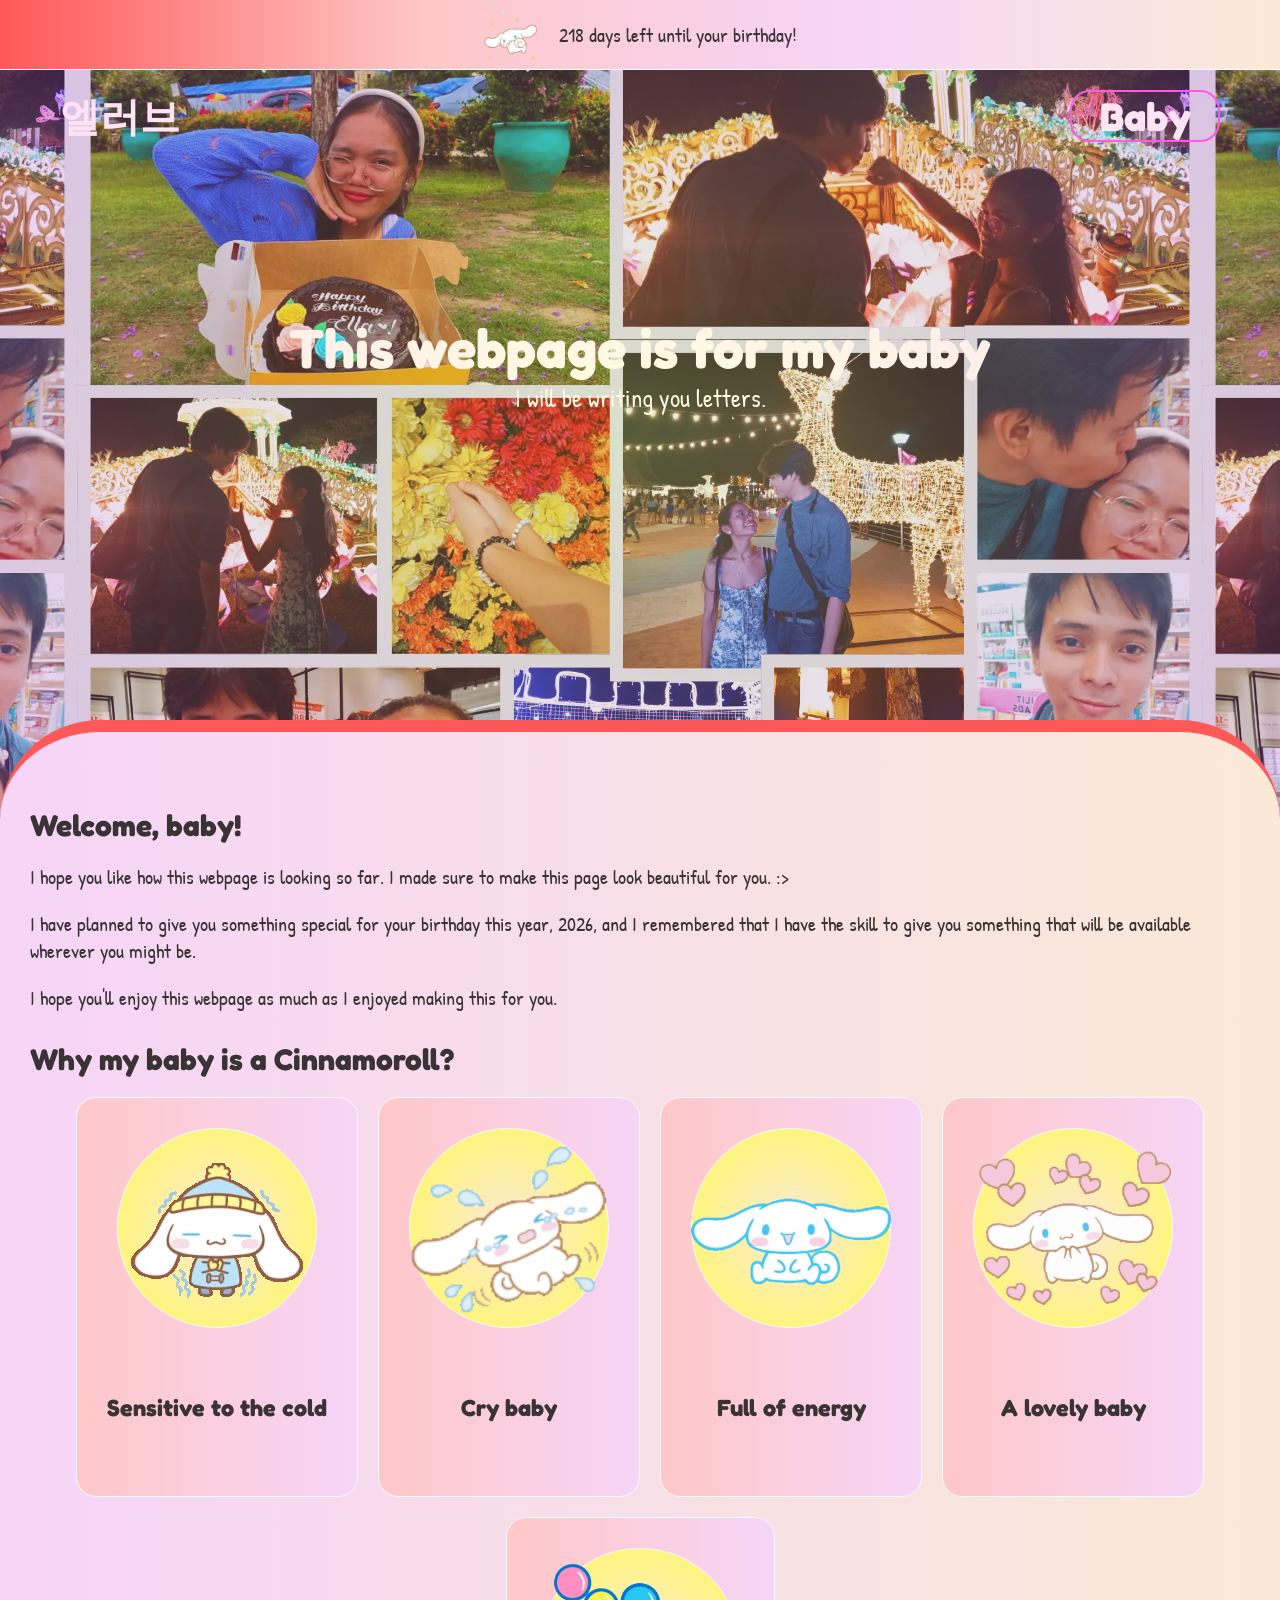
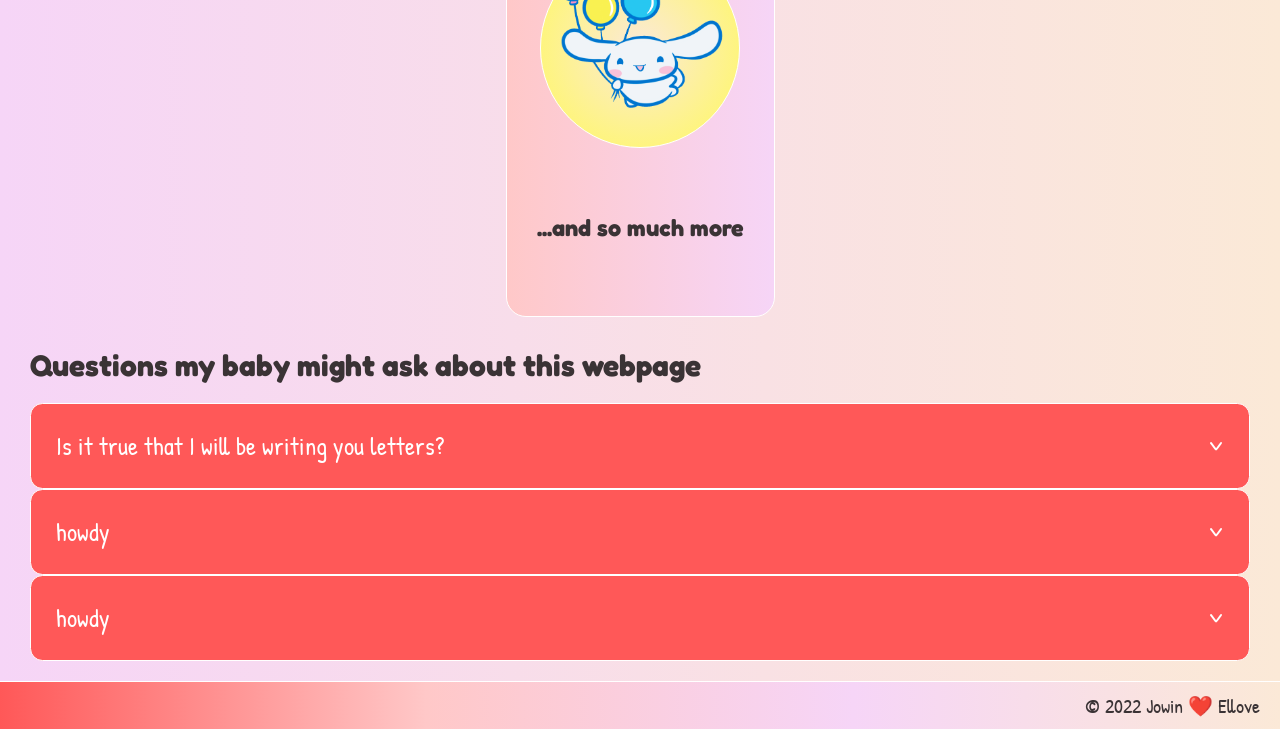
==== index.html @ 0de19a3b "Add letter.html" ====
<!DOCTYPE html>
<html lang="en">
<head>
    <meta charset="UTF-8">
    <meta name="viewport" content="width=device-width, initial-scale=1.0">
    <title>Ellove's Birthday Page</title>
    <link rel="stylesheet" href="css/style.css">
    <link type="image/png" sizes="16x16" rel="icon" href="img/non-gif/icon.png">
    <script src="script/script.js" defer></script>
</head>
<body>
    <div class="countdown">
        <a href="letter.html">
            <img src="img/gif/cinnamoroll-bubutt-dance.gif" alt="Cinnamoroll dance" class="dance">
        </a>
        <p id="countdown-monitor">3 days left before your birthday.</p>
    </div>
    <header>
        <section class="title-group">
            <a href="https://www.facebook.com/estrella.an.37" target="_blank">
                <h1 class="title text-light">엘러브</h1>
            </a>
            <div class="dropdown">
                <select class="dropdown-select text-light" name="call-signs" id="call-signs">
                    <option value="love">Love</option>
                    <option value="baby" selected>Baby</option>
                    <option value="langga">Langga</option>
                    <option value="lablab">Lablab</option>
                </select>
            </div>
            </div>
        </section>
        <div class="text-message">
            <h2 class="scale-text text-center text-light">This webpage is for my <span class="baby">baby</span></h2>
            <p class="text-center font-normal text-light">I will be writing you letters.</p>
        </div>
        <div class="background-translucent"></div>
    </header>
    <main>
        <h2>Welcome, <span class="baby">baby</span>!</h2>
        <p class="paragraph">I hope you like how this webpage is looking so far. I made sure to make this page look beautiful for you. :></p>
        <p class="paragraph">I have planned to give you something special for your birthday this year, 2026, and I remembered that I have the skill to give you something that will be available wherever you might be.</p>
        <p class="paragraph">I hope you'll enjoy this webpage as much as I enjoyed making this for you.</p>
        <h2 class="gap-top">Why my <span class="baby">baby</span> is a Cinnamoroll?</h2>
        <div class="why-cinnamoroll gap-top">
            <div class="cinnamoroll-card">
                <div class="card-image"><img src="img/gif/cinnamoroll-cold.gif" alt="cold-baby"></div>
                <h3>Sensitive to the cold</h3>
            </div>
            <div class="cinnamoroll-card">
                <div class="card-image"><img src="img/gif/cinnamoroll-cry.gif" alt="cry-baby"></div>
                <h3>Cry baby</h3>
            </div>
            <div class="cinnamoroll-card">
                <div class="card-image"><img src="img/gif/cinnamoroll-excited.gif"></div>
                <h3>Full of energy</h3>
            </div>
            <div class="cinnamoroll-card">
                <div class="card-image"><img src="img/gif/cinnamoroll-in-love.gif"></div>
                <h3>A lovely baby</h3>
            </div>
            <div class="cinnamoroll-card">
                <div class="card-image"><img src="img/gif/cinnamoroll-balloon.gif"></div>
                <h3>...and so much more</h3>
            </div>
        </div>
        <h2 class="gap-top">Questions my <span class="baby">baby</span> might ask about this webpage</h2>
        <div class="faq gap-top gap-bottom">
            <div class="qa-group">
                <div class="question text-light font-normal">
                    Is it true that I will be writing you letters?
                    <button class="dropdown-icon">></button>
                </div>
                <div class="answer d-none">
                    Of course. I may not be the best writer, for it will always be my <span class="baby">baby</span>—you—who will be the best writer I know (yes, I have a beautiful and a writer girlfriend; that's how lucky I am :>), but I will be writing you letters through this webpage for the time being (more on this later).
                </div>
            </div>
            <div class="qa-group">
                <div class="question text-light font-normal">
                    howdy
                    <button class="dropdown-icon">></button>
                </div>
                <div class="answer d-none">
                    Hi!
                </div>
            </div>
            <div class="qa-group">
                <div class="question text-light font-normal">
                    howdy
                    <button class="dropdown-icon">></button>
                </div>
                <div class="answer d-none">
                    Hi!
                </div>
            </div>
        </div>
    </main>
    <footer>
        <p>&copy; 2022 Jowin ❤️ Ellove</p>
    </footer>
</body>
</html>
---- css/style.css ----
@import url('https://fonts.googleapis.com/css2?family=Fredoka:wght@300..700&family=Jua&family=Patrick+Hand&display=swap');

* {
    padding: 0;
    margin: 0;
    box-sizing: border-box;
}

img { display: block; }

:root {
    /* Typography */
    --HEADER-FF: "Fredoka", sans-serif;
    --BODY-FF: "Patrick Hand", cursive;
    --TITLE-FF: "Jua", sans-serif;
    --HEADER-FS: 1.5em;
    --HEADER-PADDING: 0.5em 0.25em;
    --TEXT-SCALE-UP: 2rem;
    --TEXT-MID: 1.25rem;

    /* Colors */
    --BGCOLOR-PRIMARY: #FDFEFF;
    --BGCOLOR-SECONDARY-1: #fff95b;
    --BGCOLOR-SECONDARY-2: #ff51eb;
    --TEXTCOLOR-HEADER: #ffffff;
    --TEXTCOLOR-BODY: #3A3335;
    --BG-GRADIENT: linear-gradient(90deg, #F6D5F7, #FBE9D7);

    /* Countdown Banner settings */
    --COUNTDOWN-H: 3.5rem;
    --COUNTDOWN-COLOR-1: #ff5858;
    --COUNTDOWN-COLOR-2: #ffc8c8;
    --COUNTDOWN-COLOR-3: #F6D5F7;
    --COUNTDOWN-COLOR-4: #FBE9D7;

    /* Main Container */
    --MAIN-TOP-RADIUS: 5rem;
    --MAIN-TOP-COVER: 15vh;
    --MAIN-TOP-BORDER-W: 12.5px;
    --MAIN-PADDING: 1.5em;
    --MAIN-PADDING-SM: 1em;
    --MAIN-PADDING-XS: 0.75em;

    /* Card */
    --CARD-GROUP-FLOW: column nowrap;
    --CARD-FLOW: row nowrap;
    --CARD-MIN-H: auto;

    /* Repeat variables */
    --BORDER-LINE: 1px solid white;
}

/* General tags */
html {
    font: 1.25rem var(--BODY-FF);
    color: var(--TEXTCOLOR-BODY);
}

body {
    display: flex;
    flex-flow: column nowrap;
}

a {
    text-decoration: none;
    color: inherit;
}

header {
    padding: 0.5em 1em;

    background-color:#F4FAFF78;
    background-image: url('../img/non-gif/Lablab\ -\ Header.webp');
    background-size: auto 100%;
    background-repeat: repeat-x;

    height: 100vh;

    position: relative;

    display: flex;
    flex-flow: column nowrap;
    justify-content: flex-start;
    align-items: flex-start;

    animation: scrollBackground 40s linear infinite;
}

@keyframes scrollBackground {
    from {
        background-position: 0 0;
    }
    to {
        background-position-x: -2000px;
    }
}

/* Media queries */
/* Positioned here to only need to update the vars */
@media screen and (min-width: 640px) {
    :root {
        --HEADER-FS: 2em;
        --HEADER-PADDING: 0.5em 2em;
        --TEXT-SCALE-UP: 275%;

        --CARD-GROUP-FLOW: row wrap;
        --CARD-FLOW: column nowrap;
        --CARD-MIN-H: 20rem;
    }
    header {
        background-position: center center;
    }
}

@media screen and (min-width: 768px) {
    :root {
        --MAIN-TOP-COVER: 20vh;
    }
}

main,
footer {
    display: flex;
    flex-flow: column nowrap;
}

footer {
    position: static;

    background: var(--COUNTDOWN-COLOR-1) linear-gradient(to right, var(--COUNTDOWN-COLOR-1), var(--COUNTDOWN-COLOR-2), var(--COUNTDOWN-COLOR-3), var(--COUNTDOWN-COLOR-4));
    text-align: right;
    padding: 0.5em 1em;
    border-top: var(--BORDER-LINE);
}

main {
    padding-left: var(--MAIN-PADDING);
    padding-right: var(--MAIN-PADDING);
    padding-top: 3.75em;
    background: #F6D5F7 var(--BG-GRADIENT);
    border-top: var(--MAIN-TOP-BORDER-W) solid var(--COUNTDOWN-COLOR-1);

    border-radius: var(--MAIN-TOP-RADIUS) var(--MAIN-TOP-RADIUS) 0 0;
    min-height: 100vh;
    width: 100%;
    z-index: 1;

    margin-top: calc(var(--MAIN-TOP-COVER) * -1);
}

h1,
h2,
h3 {
    font-family: var(--HEADER-FF);
    user-select: none;
    -webkit-user-drag: none;
}

.title-group {
    margin-top: var(--COUNTDOWN-H);
    width: 100%;
    height: calc(inherit - var(--COUNTDOWN-H));
    padding: var(--HEADER-PADDING);

    display: flex;
    flex-flow: row nowrap;
    justify-content: space-between;
    align-items: flex-start;

    flex: auto;
}

.title {
    font-size: var(--HEADER-FS);
    font-weight: bold;
}

.background-translucent {
    background: radial-gradient(var(--BGCOLOR-SECONDARY-1), var(--BGCOLOR-SECONDARY-2));
    opacity: 20%;

    position: absolute;
    top: 0;
    left: 0;
    pointer-events: none;

    height: inherit;
    width: 100%;
    z-index: 0;
}

.countdown {
    position: fixed;
    top: 0;
    left: 0;

    display: flex;
    flex-flow: row;
    align-items: center;
    justify-content: center;
    gap: 1em;

    width: 100%;
    height: var(--COUNTDOWN-H);

    background: var(--COUNTDOWN-COLOR-1) linear-gradient(to right, var(--COUNTDOWN-COLOR-1), var(--COUNTDOWN-COLOR-2), var(--COUNTDOWN-COLOR-3), var(--COUNTDOWN-COLOR-4));
    border-bottom: var(--BORDER-LINE);
    z-index: 999; /* Always on top */
}

.dropdown-select {
    font: var(--HEADER-FS) var(--HEADER-FF);
    border: 2px solid var(--BGCOLOR-SECONDARY-2);
    border-radius: 0.5em;
    width: 3.75em;

    font-weight: bold;
    background-color: transparent;
    text-align: center;
    appearance: none;
}

.dropdown-select option {
    font: 1rem var(--HEADER-FF);
    background-color: var(--COUNTDOWN-COLOR-1);
}

.dropdown-select:active, .dropdown-select:focus {
    border: 2px solid var(--BGCOLOR-SECONDARY-1);
}

.why-cinnamoroll {
    max-width: 100%;

    display: flex;
    justify-content: center;
    flex-flow: var(--CARD-GROUP-FLOW);
    gap: 1em;
}


.cinnamoroll-card {
    background: var(--COUNTDOWN-COLOR-2) linear-gradient(to right, var(--COUNTDOWN-COLOR-2), var(--COUNTDOWN-COLOR-3));
    padding: var(--MAIN-PADDING);
    border: var(--BORDER-LINE);
    border-radius: 1em;
    min-height: var(--CARD-MIN-H);

    display: flex;
    flex-flow: var(--CARD-FLOW);
    justify-content: flex-start;
    align-items: center;
    gap: 1em;
}


.cinnamoroll-card h3 {
    flex-grow: 1;
    display: flex;
    align-items: center;
}

.card-image {
    position: relative;
    width: 10rem;
    height: auto;
    aspect-ratio: 1 / 1;
    border-radius: 50%;
    background: var(--BGCOLOR-SECONDARY-1) radial-gradient(var(--COUNTDOWN-COLOR-4), var(--BGCOLOR-SECONDARY-1));
    border: var(--BORDER-LINE);

    display: flex;
    justify-content: center;
    align-items: center;
}

.card-image img{
    position: absolute;
    width: 200px;
    height: auto;
}

.faq {
    width: 100%;
    display: flex;
    flex-flow: column nowrap;
}

.qa-group {
    display: flex;
    flex-flow: column nowrap;

    user-select: none;
}

.question {
    background-color: var(--COUNTDOWN-COLOR-1);
    border: var(--BORDER-LINE);
    border-radius: 0.5em;
    padding: var(--MAIN-PADDING-SM);
    width: 100%;

    display: flex;
    justify-content: space-between;
}

.answer {
    background-color: var(--COUNTDOWN-COLOR-2);
    padding: var(--MAIN-PADDING-SM);
    color: var(--TEXTCOLOR-BODY);
    border-radius: 0 0 0.5em 0.5em;
    border-top: var(--BORDER-LINE);
}

.question:hover {
    cursor: pointer;
}

.dropdown-icon {
    transform: rotate(90deg);
    border: none;
    background-color: transparent;
    font: inherit;
    color: inherit;
}

/* Letter */

.letter {
    position: absolute; 

    width: 100%;
    height: 100vh;

    display: flex;
    align-items: center;
    justify-content: center;
}

.letter-content {
    background: var(--COUNTDOWN-COLOR-2) radial-gradient(var(--COUNTDOWN-COLOR-4), var(--COUNTDOWN-COLOR-3), var(--COUNTDOWN-COLOR-2));

    border: var(--BORDER-LINE);
    border-radius: 0.5em;
    padding: var(--MAIN-PADDING);

    margin-top: var(--COUNTDOWN-H);
    width: 80%;
    height: 80vh;
}

/* My classes */

.paragraph {
    padding: 1em 0 0;
}

.d-none {
    display: none;
}

.d-block {
    display: block;
}

.text-message {
    align-self: center;
    flex-grow: 3;
}

.scale-text {
    font-size: var(--TEXT-SCALE-UP);
}

.font-normal {
    font-size: var(--TEXT-MID);
}

.text-center {
    text-align: center;
}

.text-light {
    color: var(--TEXTCOLOR-HEADER);
}

.gap-top {
    margin-top: 1em;
}

.gap-bottom {
    margin-bottom: 1em;
}

.no-radius-bottom {
    border-radius: 0.5em 0.5em 0 0;
}

/* Images */

.dance {
    width: auto;
    height: 4rem;
}
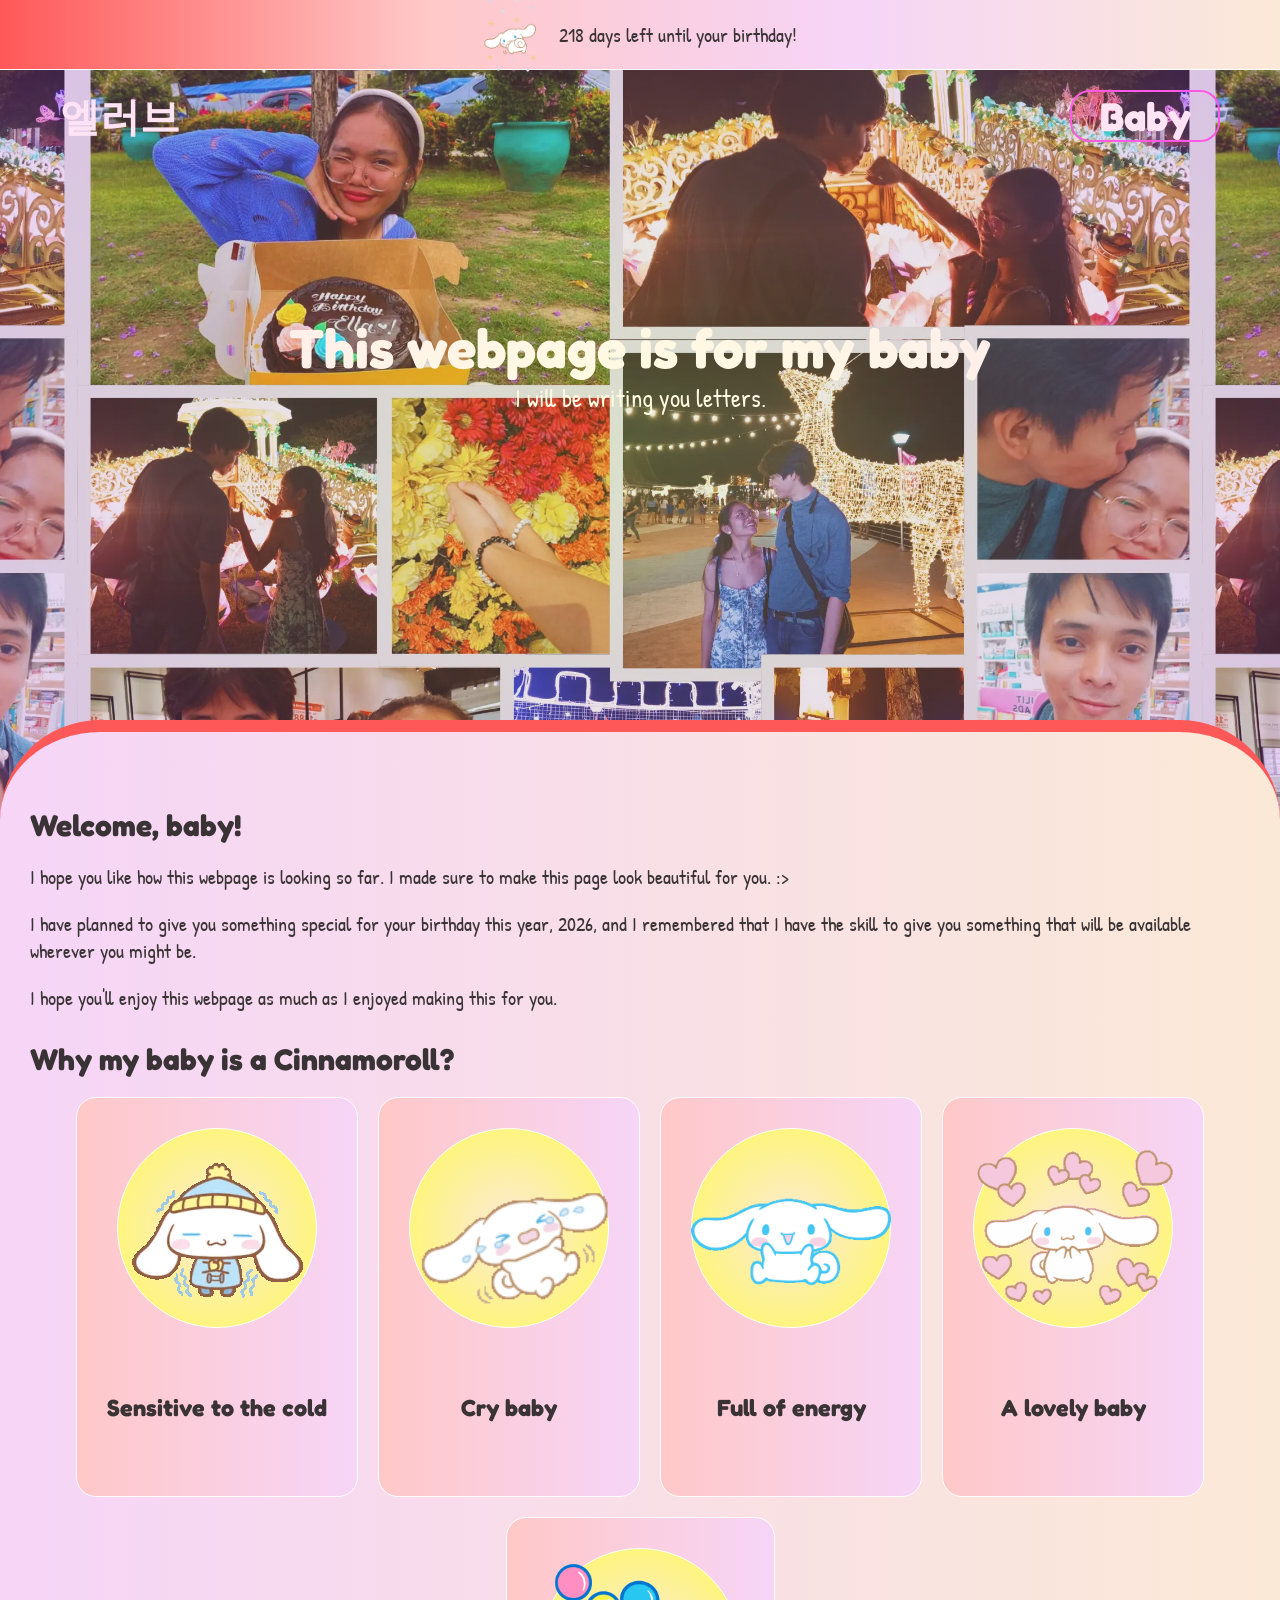
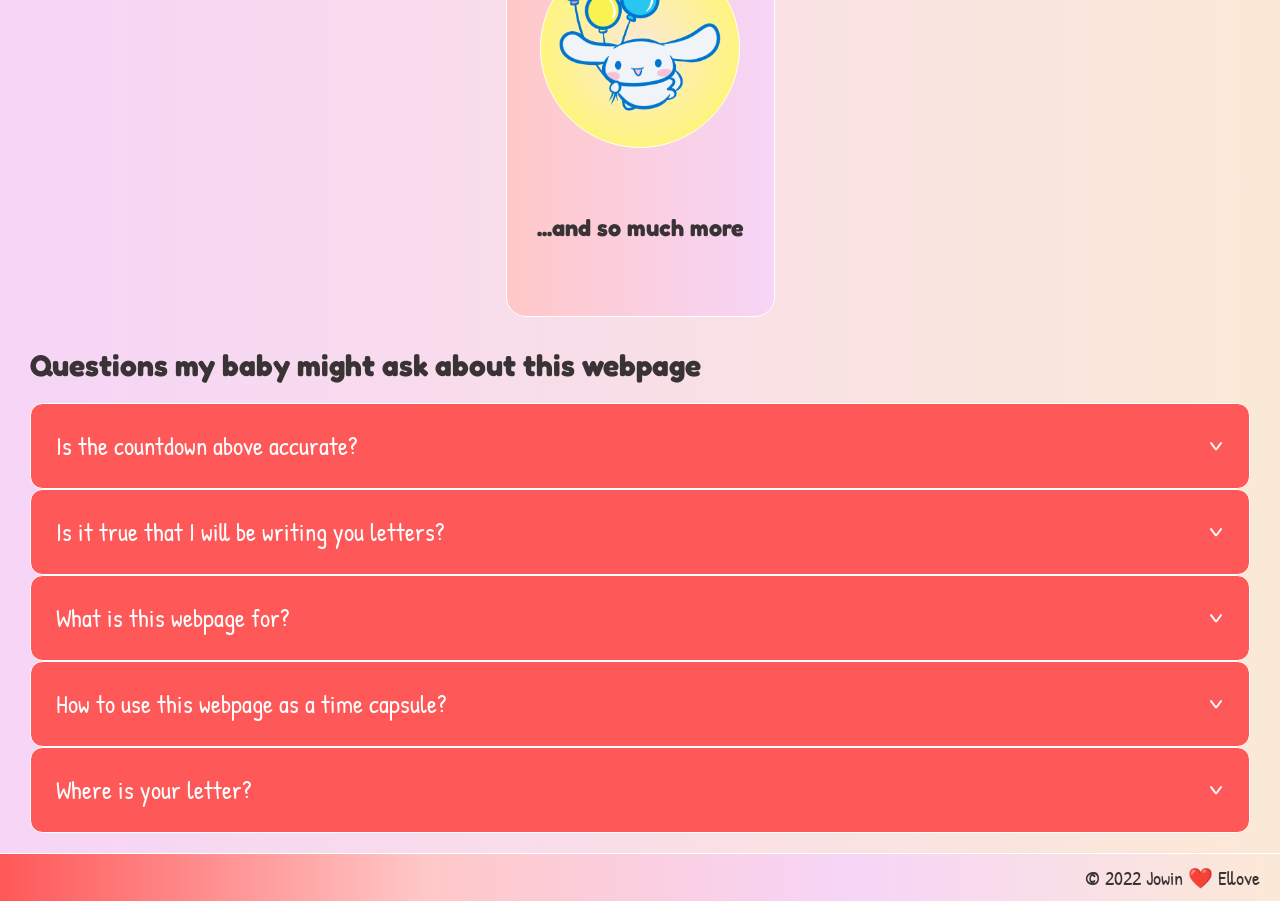
==== commit 1abd55b8: "Complete the FAQs" ====
--- a/index.html
+++ b/index.html
@@ -68,6 +68,15 @@
         <div class="faq gap-top gap-bottom">
             <div class="qa-group">
                 <div class="question text-light font-normal">
+                    Is the countdown above accurate?
+                    <button class="dropdown-icon">></button>
+                </div>
+                <div class="answer d-none">
+                    Yes, the countdown you are seeing above will show how many days it is before either our anniversary or your birthday (whichever is closer).
+                </div>
+            </div>
+            <div class="qa-group">
+                <div class="question text-light font-normal">
                     Is it true that I will be writing you letters?
                     <button class="dropdown-icon">></button>
                 </div>
@@ -77,20 +86,29 @@
             </div>
             <div class="qa-group">
                 <div class="question text-light font-normal">
-                    howdy
+                    What is this webpage for?
                     <button class="dropdown-icon">></button>
                 </div>
                 <div class="answer d-none">
-                    Hi!
+                    As mentioned above, this webpage was made for you to have something that you can access wherevere your are. On top of that this is also for us to have some sort of time capsule where we can automate sending a message for each other on specific dates. This is where I'll be writing you letters :>.
                 </div>
             </div>
             <div class="qa-group">
                 <div class="question text-light font-normal">
-                    howdy
+                    How to use this webpage as a time capsule?
                     <button class="dropdown-icon">></button>
                 </div>
                 <div class="answer d-none">
-                    Hi!
+                    Unfortunately, this is not yet available for this page as this is just a static webpage. Also, we cannot set up automation securely yet, but I'll be working on it for us to be able to send each other amazing and sweet messages and letters on our very own website.
+                </div>
+            </div>
+            <div class="qa-group">
+                <div class="question text-light font-normal">
+                    Where is your letter?
+                    <button class="dropdown-icon">></button>
+                </div>
+                <div class="answer d-none">
+                    I'm glad you've checked this question. I prepared you your birthday message through a different page, and you'll be able to find your letter by clicking the dancing Cinnamoroll by the countdown banner above.
                 </div>
             </div>
         </div>
--- a/css/style.css
+++ b/css/style.css
@@ -327,7 +327,7 @@
 /* Letter */
 
 .letter {
-    position: absolute; 
+    position: absolute;
 
     width: 100%;
     height: 100vh;
@@ -342,11 +342,21 @@
 
     border: var(--BORDER-LINE);
     border-radius: 0.5em;
-    padding: var(--MAIN-PADDING);
+    padding: 0 var(--MAIN-PADDING);
 
     margin-top: var(--COUNTDOWN-H);
     width: 80%;
     height: 80vh;
+
+    overflow: scroll;
+    overflow-x: auto;
+    scrollbar-width: none;
+    -ms-overflow-style: none;
+}
+
+.letter-content p {
+    margin: 1em auto;
+    line-height: 1.5em;
 }
 
 /* My classes */
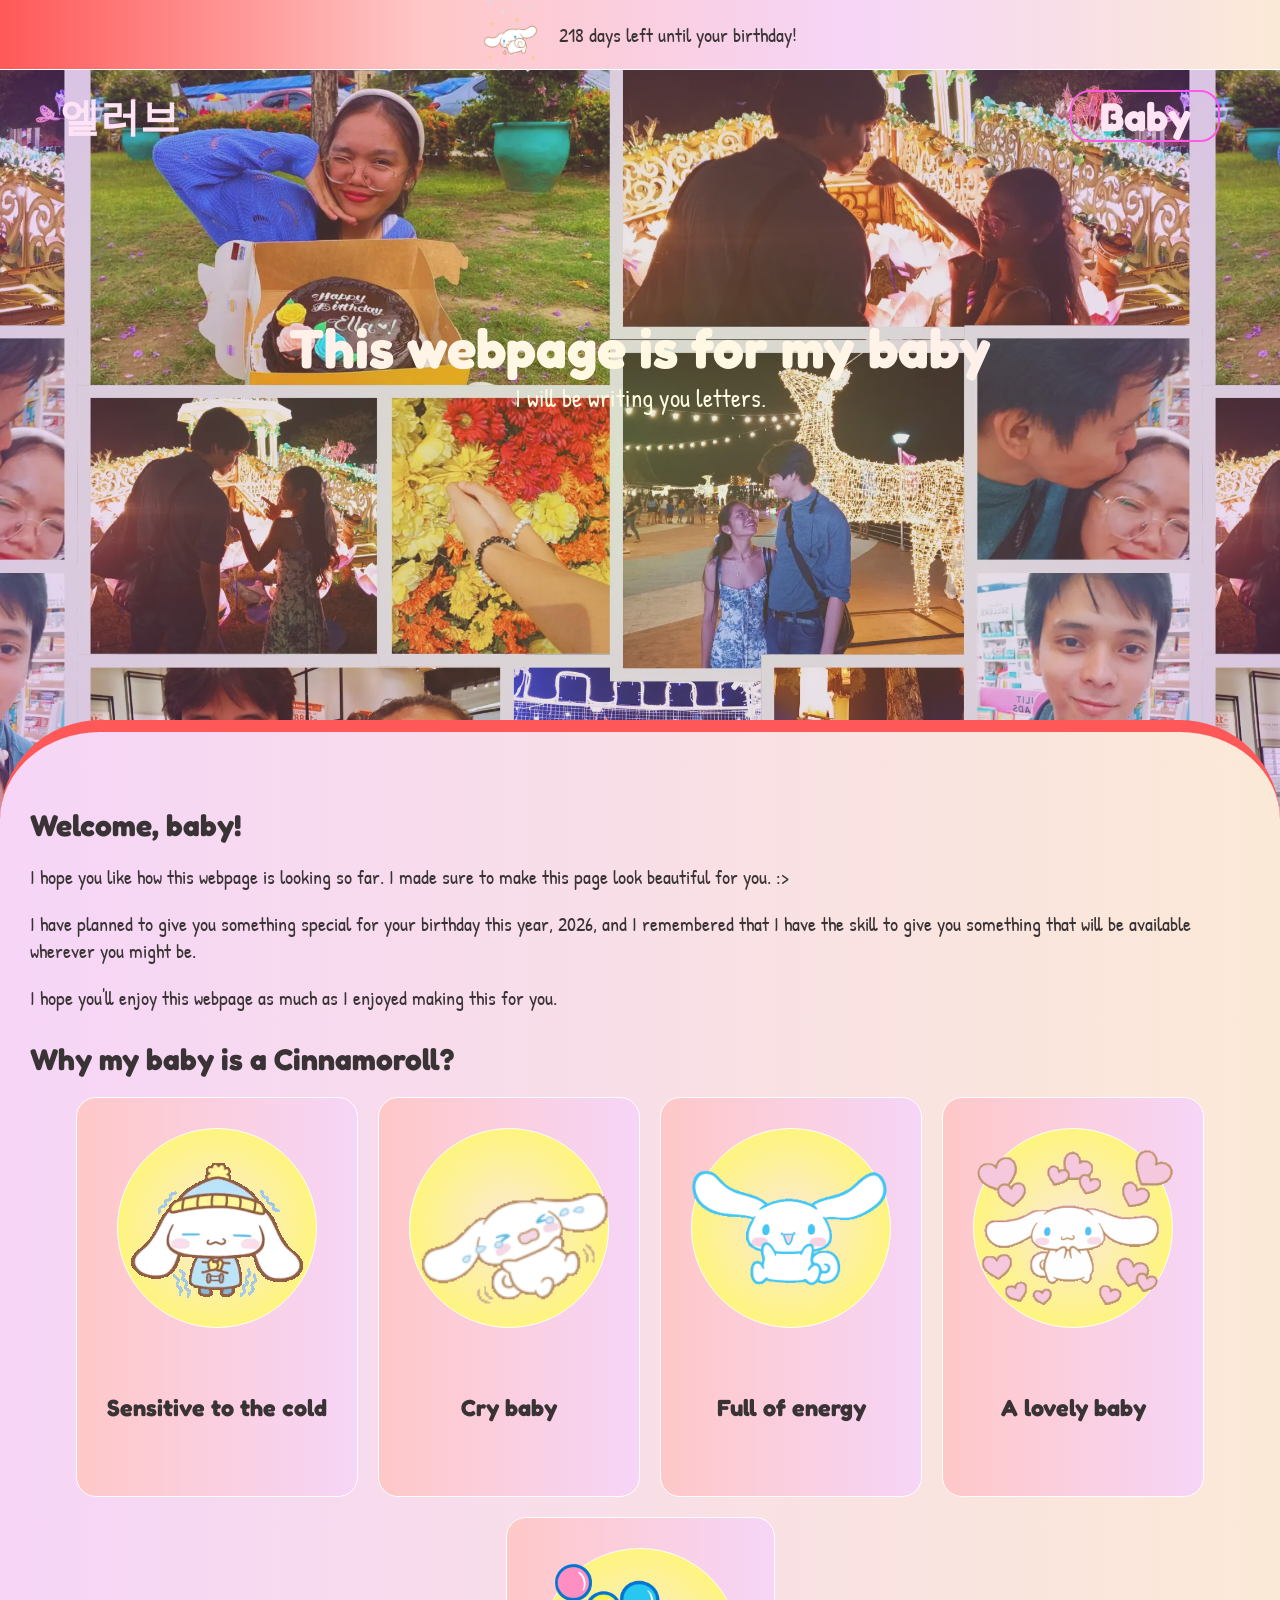
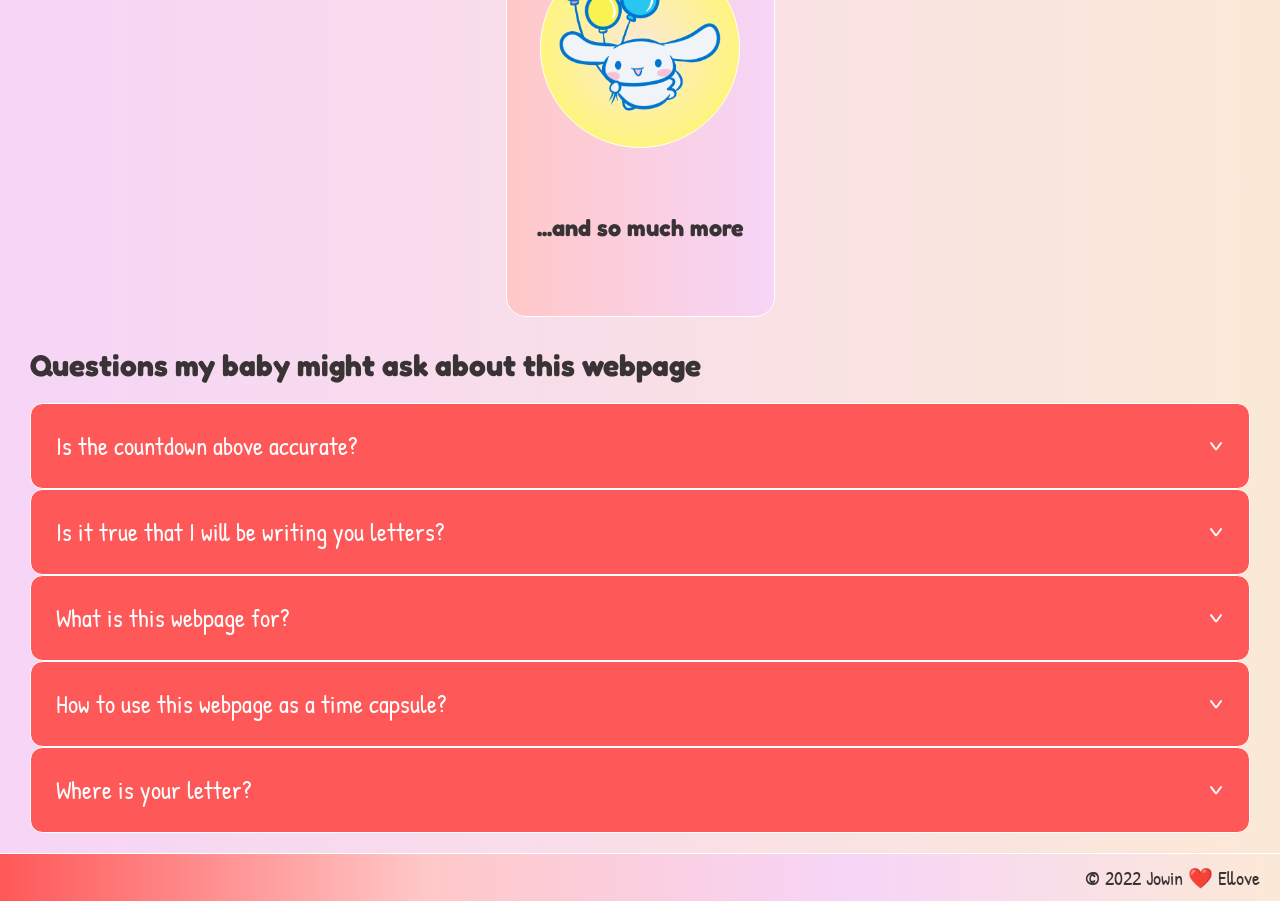
==== commit 1abc414d: "Correct the grammar on index.html" ====
--- a/index.html
+++ b/index.html
@@ -72,7 +72,7 @@
                     <button class="dropdown-icon">></button>
                 </div>
                 <div class="answer d-none">
-                    Yes, the countdown you are seeing above will show how many days it is before either our anniversary or your birthday (whichever is closer).
+                    Yes, the countdown you are seeing above will show how many days left it is before either our anniversary or your birthday (whichever is closer).
                 </div>
             </div>
             <div class="qa-group">
@@ -90,7 +90,7 @@
                     <button class="dropdown-icon">></button>
                 </div>
                 <div class="answer d-none">
-                    As mentioned above, this webpage was made for you to have something that you can access wherevere your are. On top of that this is also for us to have some sort of time capsule where we can automate sending a message for each other on specific dates. This is where I'll be writing you letters :>.
+                    As mentioned above, this webpage was made for you to have something that you can access wherever you are. On top of that, this is also for us to have some sort of time capsule where we can automate sending a message for each other on specific dates. This is where I'll be writing you letters :>.
                 </div>
             </div>
             <div class="qa-group">
@@ -99,7 +99,7 @@
                     <button class="dropdown-icon">></button>
                 </div>
                 <div class="answer d-none">
-                    Unfortunately, this is not yet available for this page as this is just a static webpage. Also, we cannot set up automation securely yet, but I'll be working on it for us to be able to send each other amazing and sweet messages and letters on our very own website.
+                    Unfortunately, this is not yet available for this page, as this is just a static webpage. Also, we cannot set up automation securely yet, but I'll be working on it for us to be able to send each other amazing and sweet messages and letters on our very own website.
                 </div>
             </div>
             <div class="qa-group">
--- a/css/style.css
+++ b/css/style.css
@@ -354,6 +354,13 @@
     -ms-overflow-style: none;
 }
 
+.unavailable {
+    font-size: 3rem;
+    text-align: center;
+    color: red;
+    font-weight: bolder;
+}
+
 .letter-content p {
     margin: 1em auto;
     line-height: 1.5em;
@@ -412,3 +419,7 @@
     width: auto;
     height: 4rem;
 }
+
+.transparent {
+    color: transparent;
+}
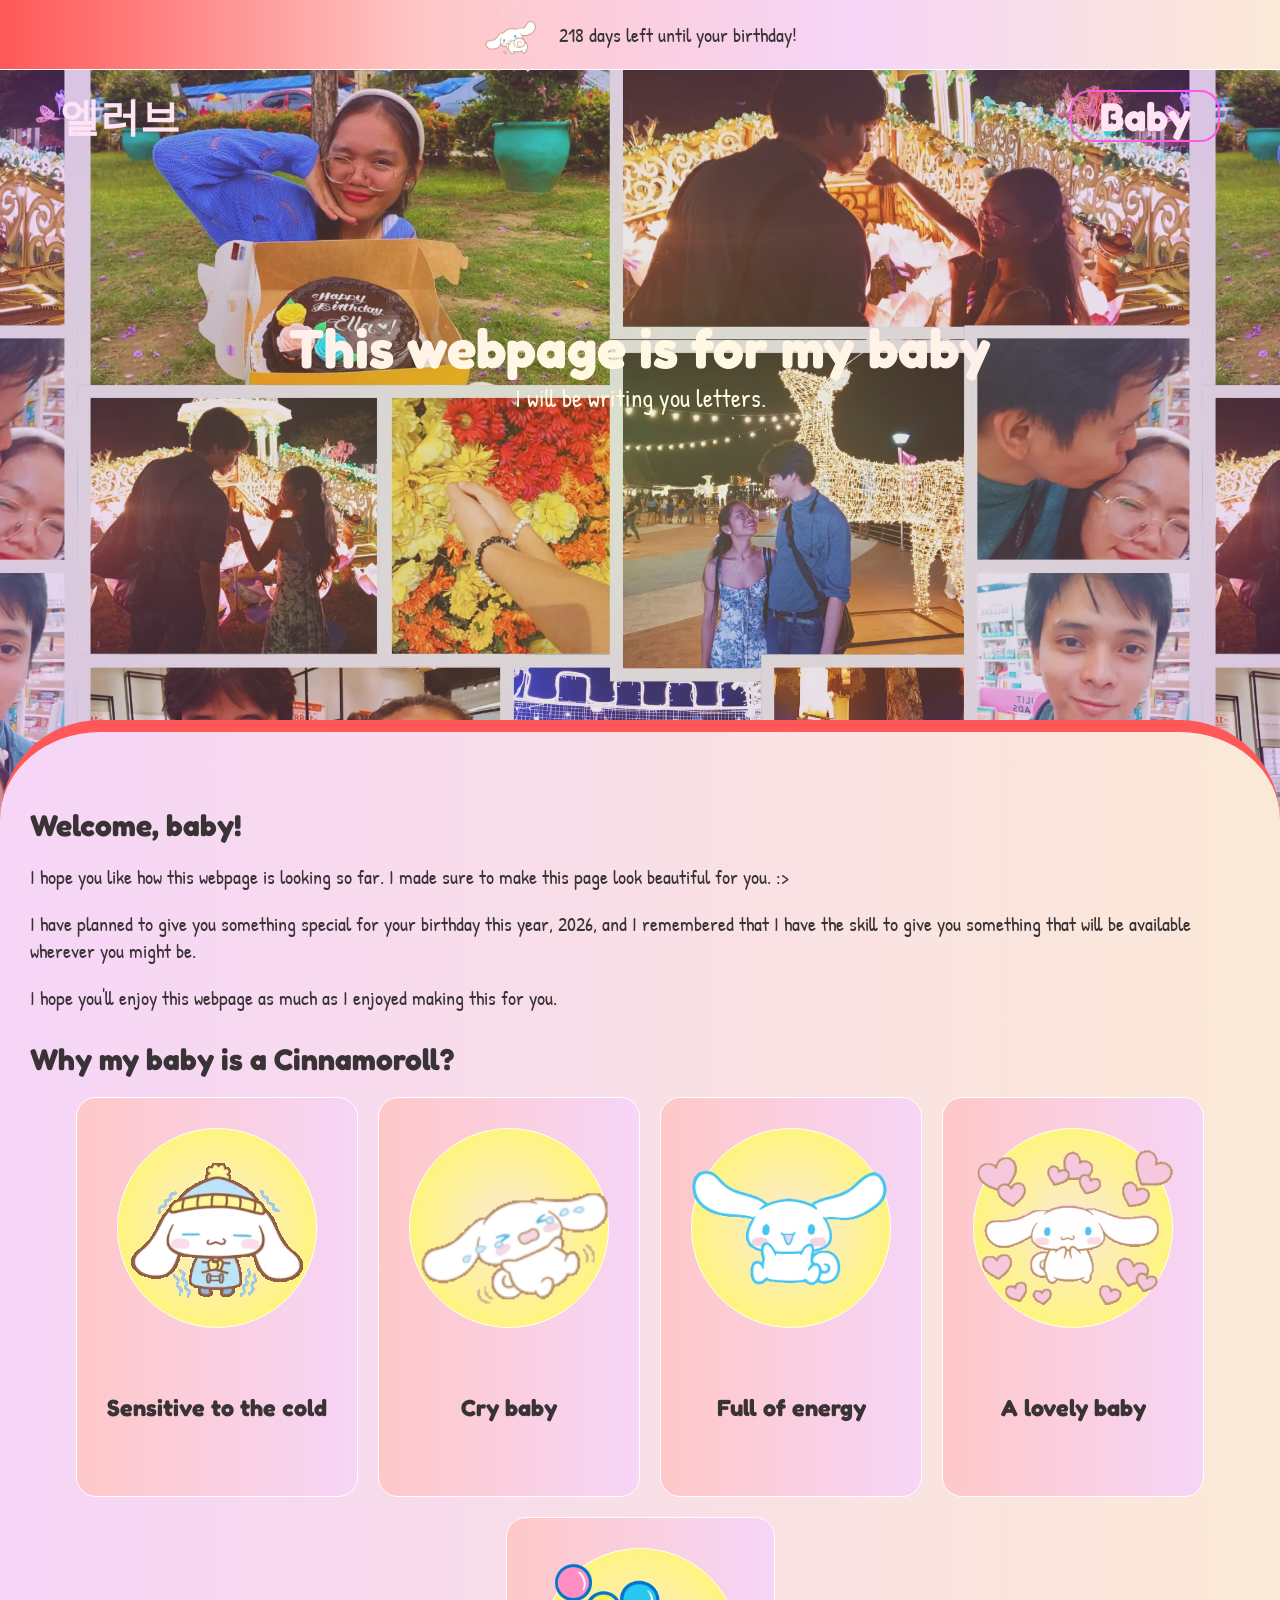
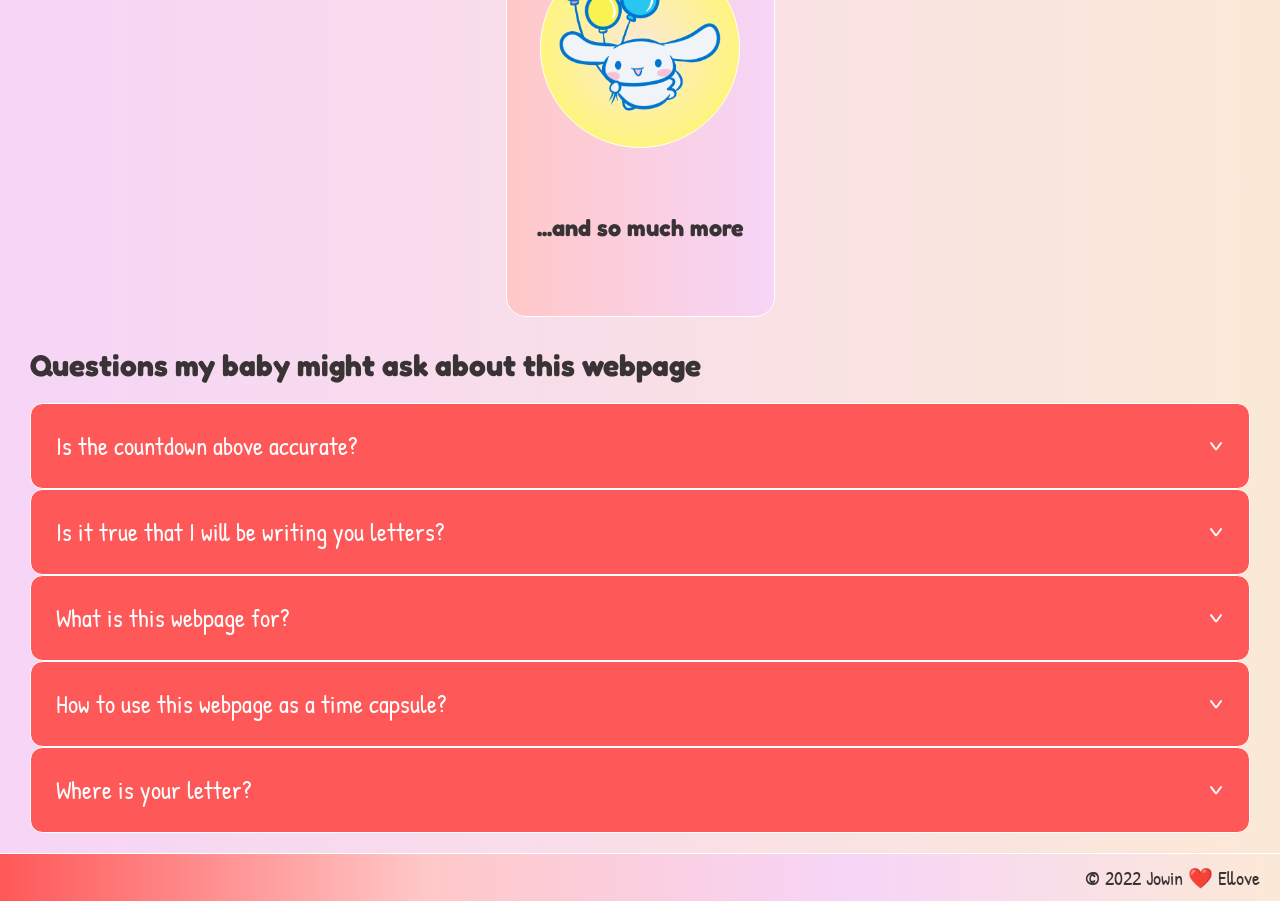
==== commit 6e1348fb: "Clarify what the 'for the time being' meant" ====
--- a/index.html
+++ b/index.html
@@ -99,7 +99,7 @@
                     <button class="dropdown-icon">></button>
                 </div>
                 <div class="answer d-none">
-                    Unfortunately, this is not yet available for this page, as this is just a static webpage. Also, we cannot set up automation securely yet, but I'll be working on it for us to be able to send each other amazing and sweet messages and letters on our very own website.
+                    Unfortunately, this is not yet available for this page, as this is just a static webpage. Also, we cannot set up automation securely yet, but I'll be working on it for us to be able to send each other amazing and sweet messages and letters on our very own website. Thus, the writing of the letters through this webpage will only be for "the time being".
                 </div>
             </div>
             <div class="qa-group">
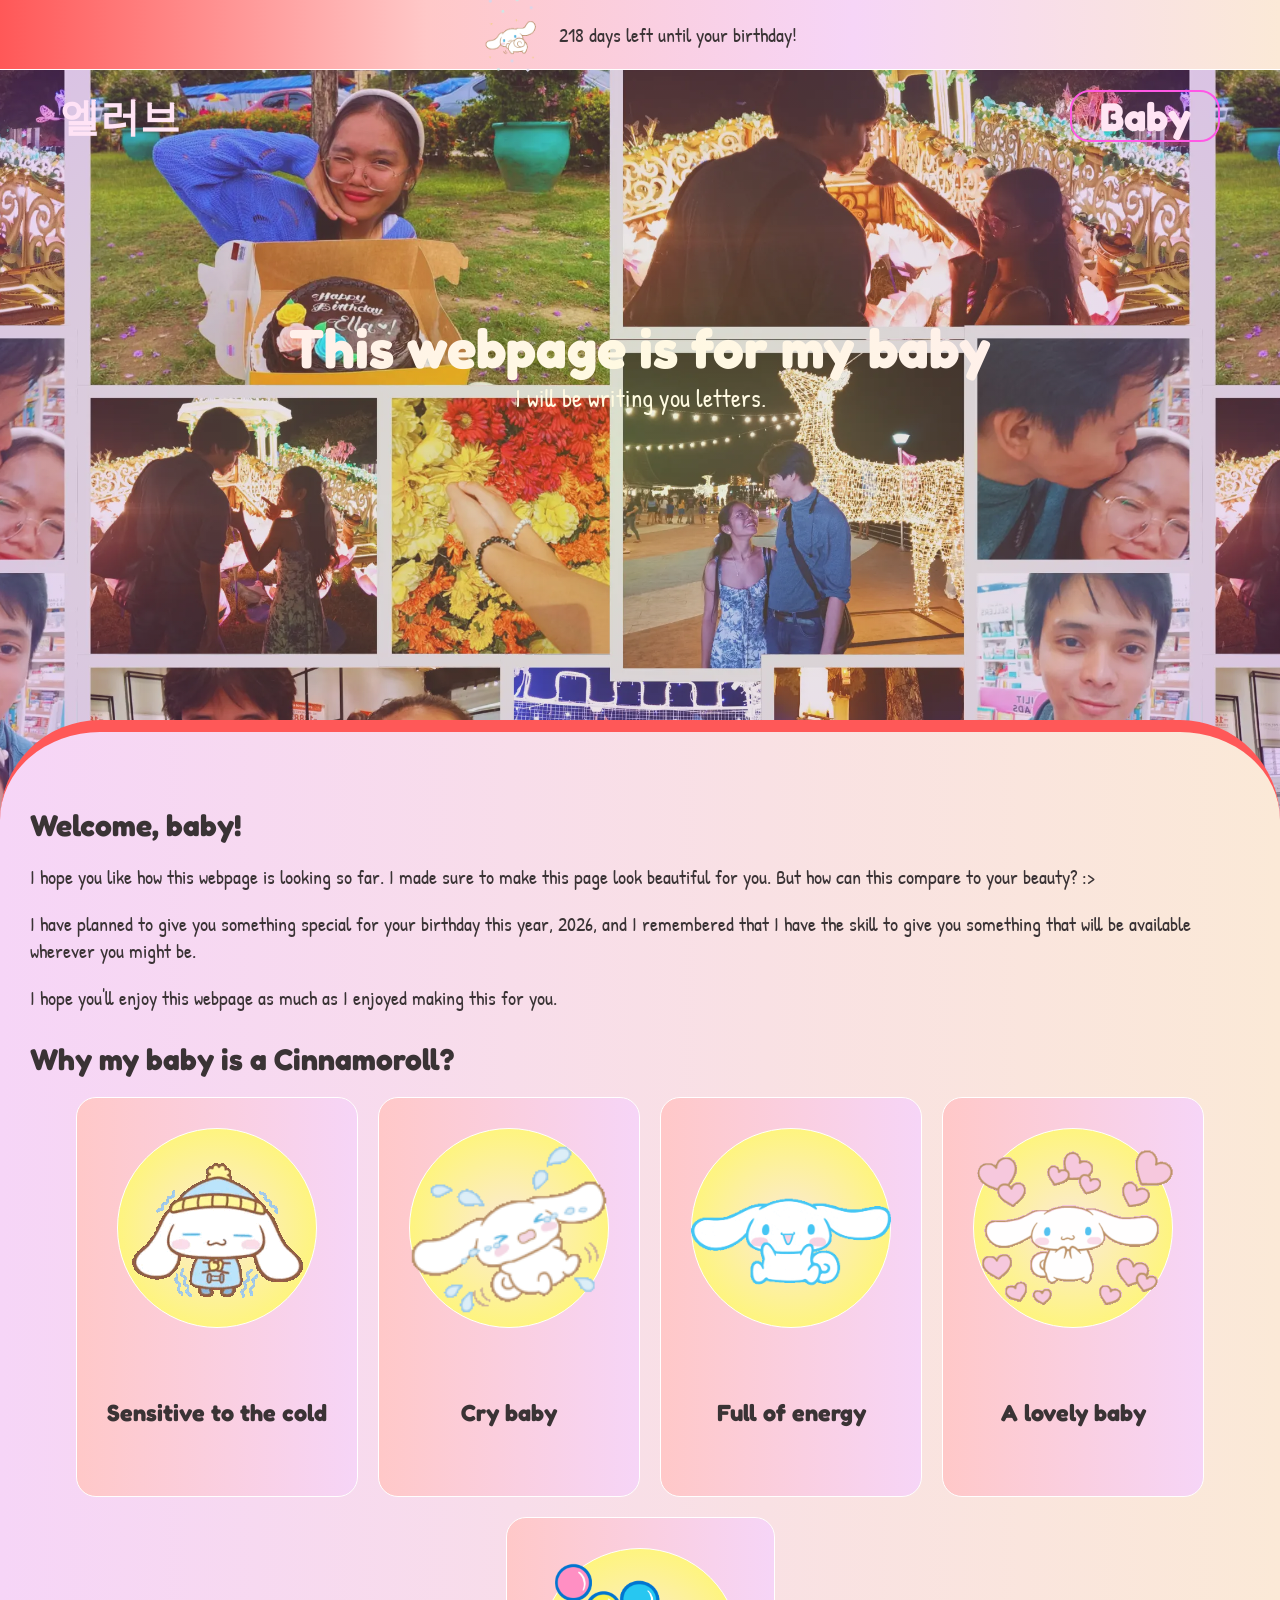
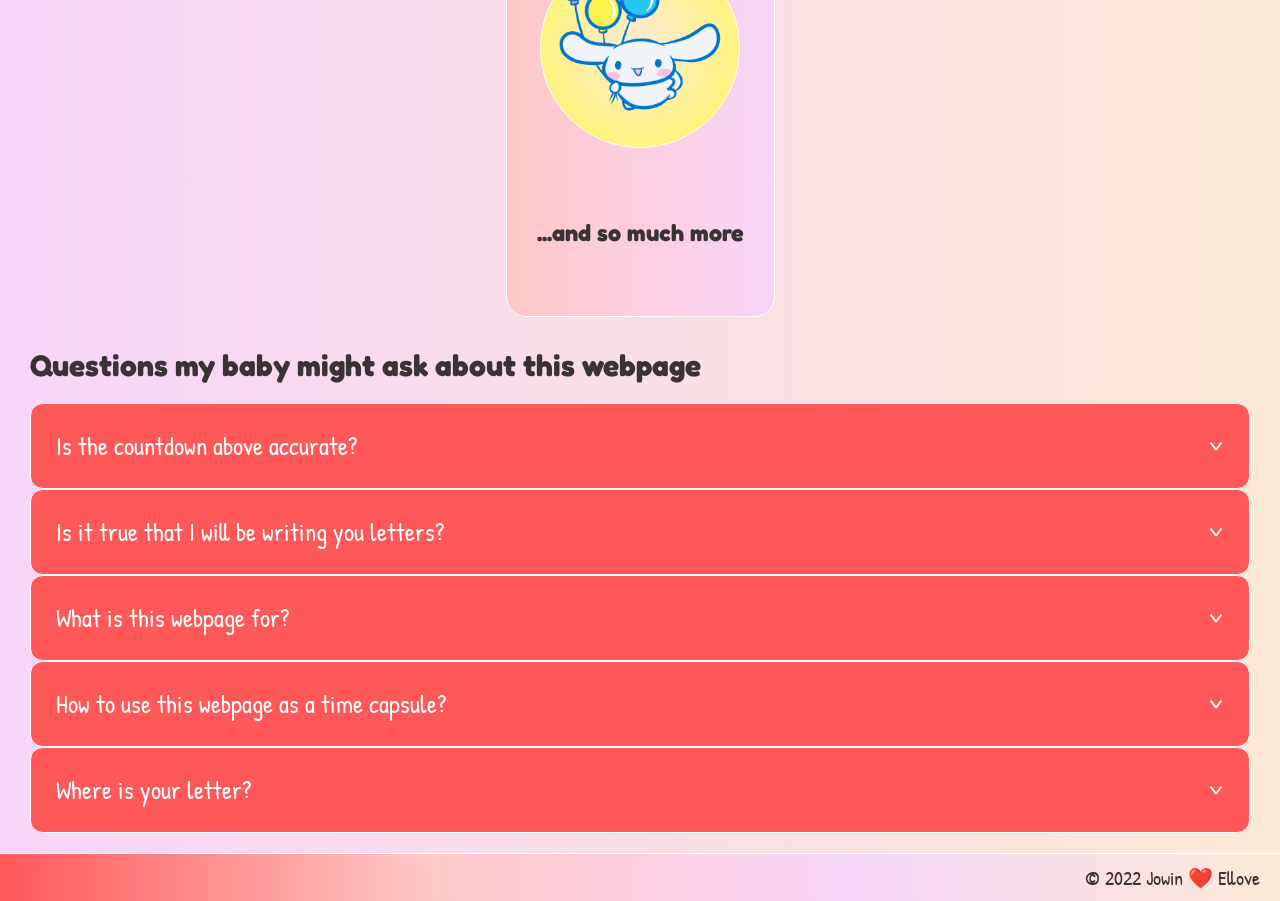
==== commit e314cc9c: "Fix missing message" ====
--- a/index.html
+++ b/index.html
@@ -38,7 +38,7 @@
     </header>
     <main>
         <h2>Welcome, <span class="baby">baby</span>!</h2>
-        <p class="paragraph">I hope you like how this webpage is looking so far. I made sure to make this page look beautiful for you. :></p>
+        <p class="paragraph">I hope you like how this webpage is looking so far. I made sure to make this page look beautiful for you. But how can this compare to your beauty? :></p>
         <p class="paragraph">I have planned to give you something special for your birthday this year, 2026, and I remembered that I have the skill to give you something that will be available wherever you might be.</p>
         <p class="paragraph">I hope you'll enjoy this webpage as much as I enjoyed making this for you.</p>
         <h2 class="gap-top">Why my <span class="baby">baby</span> is a Cinnamoroll?</h2>
@@ -99,7 +99,7 @@
                     <button class="dropdown-icon">></button>
                 </div>
                 <div class="answer d-none">
-                    Unfortunately, this is not yet available for this page, as this is just a static webpage. Also, we cannot set up automation securely yet, but I'll be working on it for us to be able to send each other amazing and sweet messages and letters on our very own website. Thus, the writing of the letters through this webpage will only be for "the time being".
+                    Unfortunately, this is not yet available for this page, as this is just a static webpage. Also, we cannot set up automation securely yet, but I'll be working on it for us to be able to send each other amazing and sweet messages and letters on our very own website.
                 </div>
             </div>
             <div class="qa-group">
--- a/css/style.css
+++ b/css/style.css
@@ -250,7 +250,7 @@
     flex-flow: var(--CARD-FLOW);
     justify-content: flex-start;
     align-items: center;
-    gap: 1em;
+    gap: 1.5em;
 }
 
 
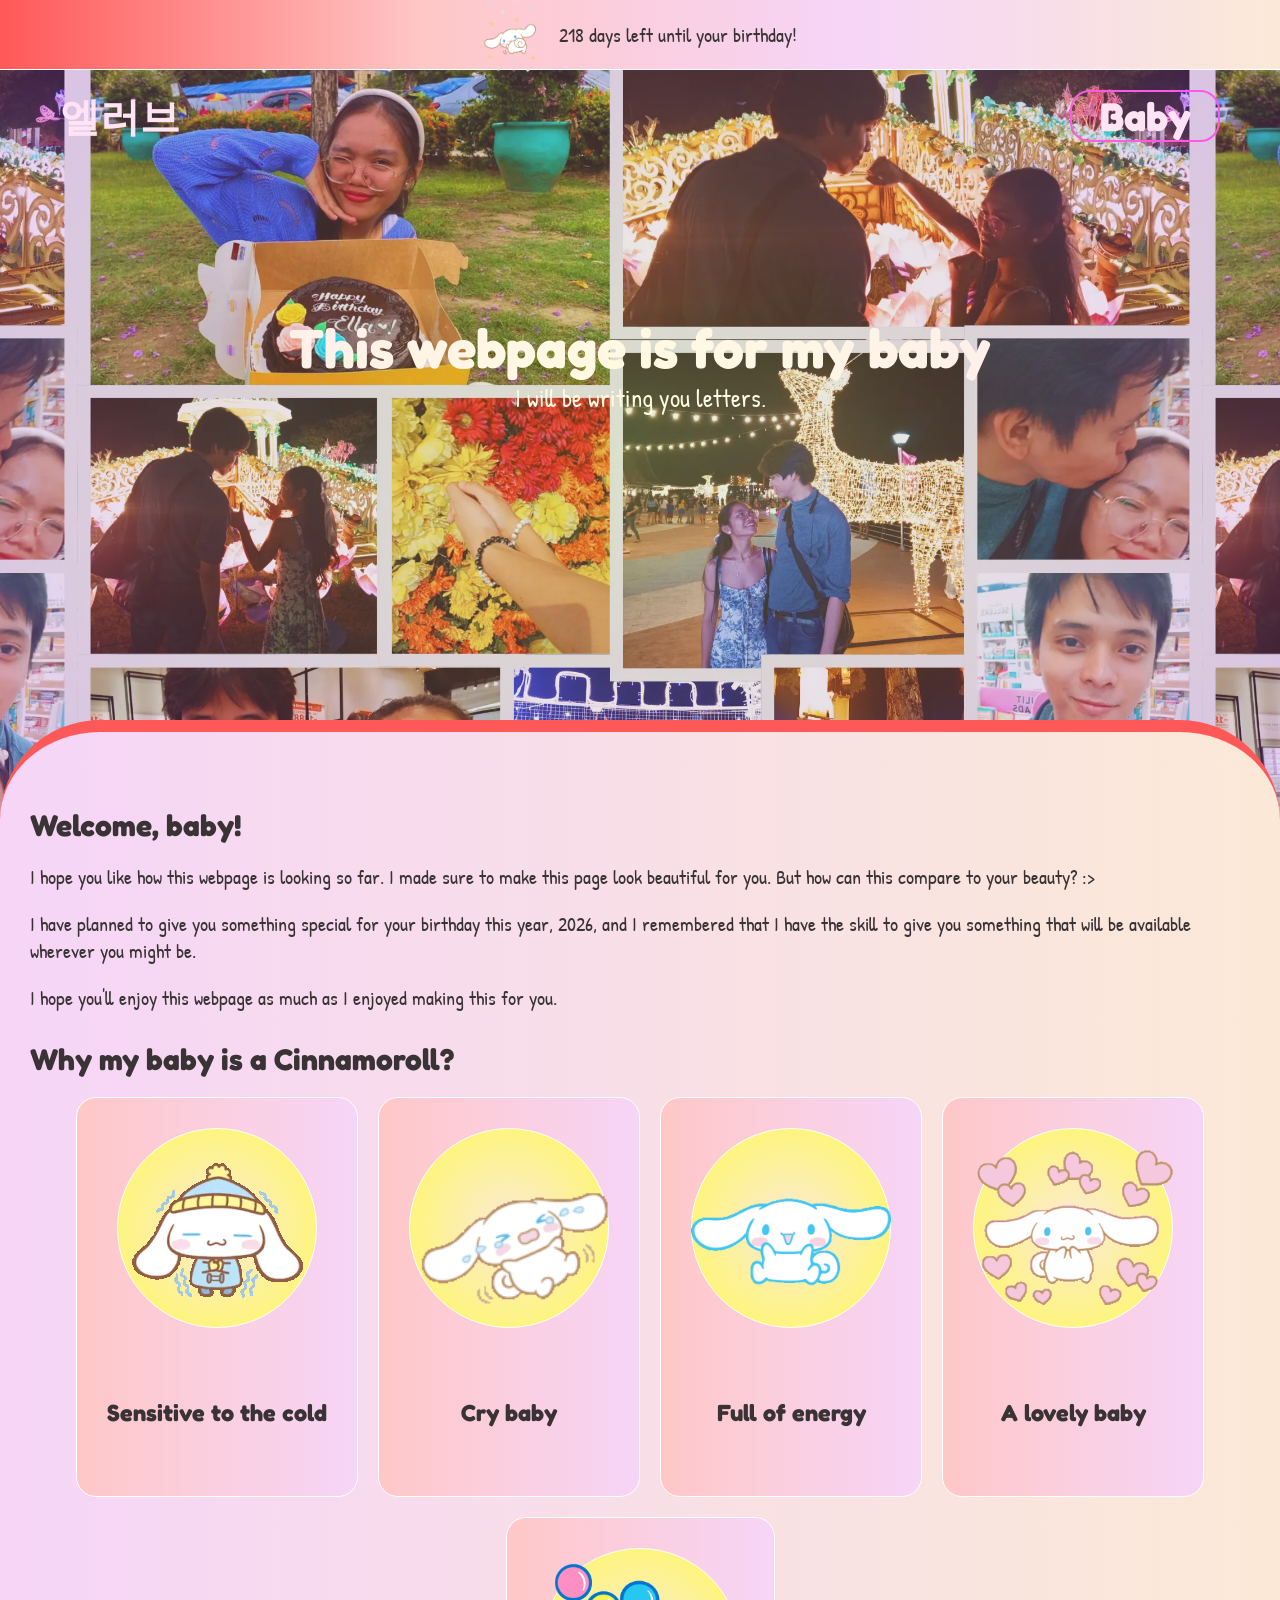
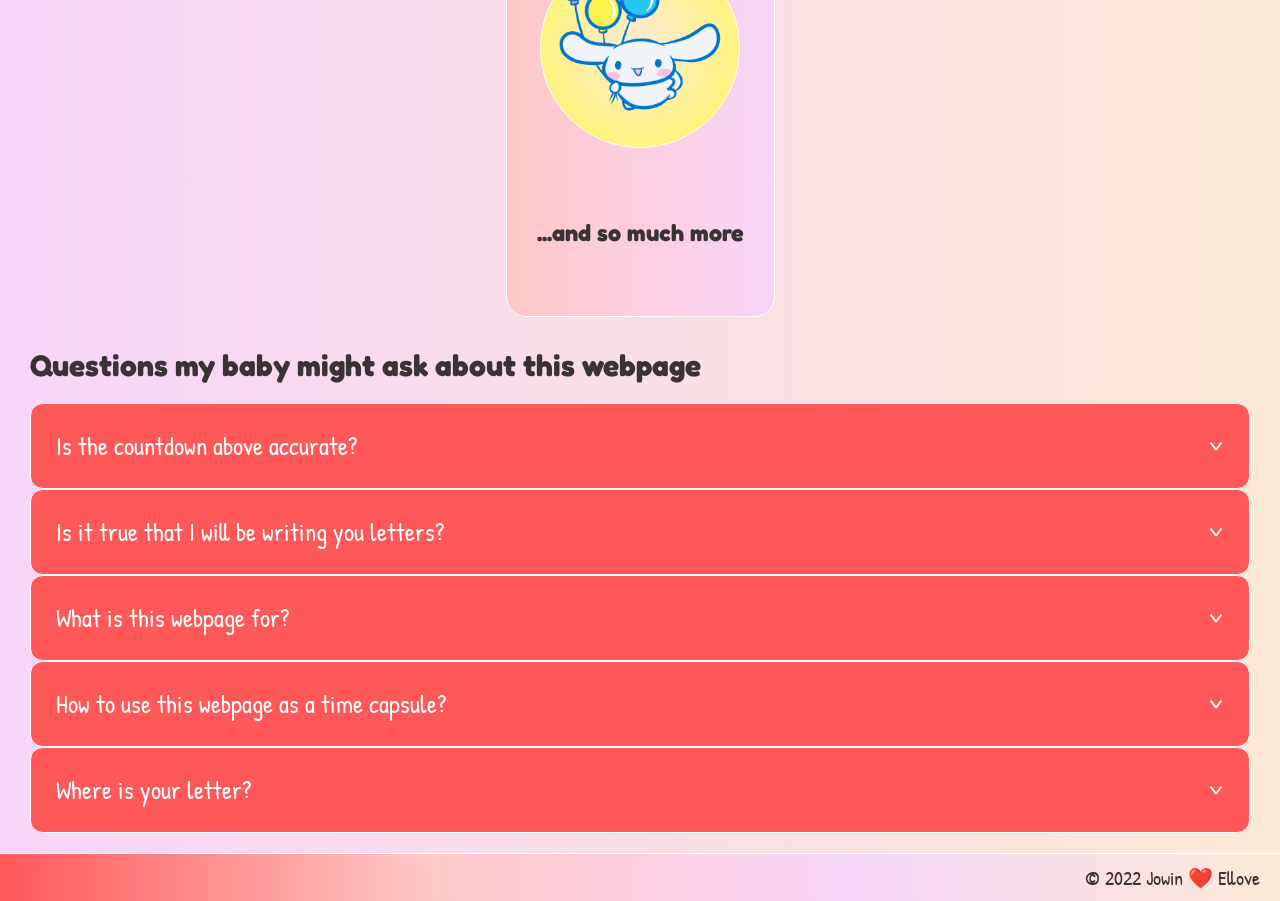
==== commit c46398da: "Merge branch 'master' of https://github.com/jowin209/ellove" ====
--- a/index.html
+++ b/index.html
@@ -99,7 +99,7 @@
                     <button class="dropdown-icon">></button>
                 </div>
                 <div class="answer d-none">
-                    Unfortunately, this is not yet available for this page, as this is just a static webpage. Also, we cannot set up automation securely yet, but I'll be working on it for us to be able to send each other amazing and sweet messages and letters on our very own website.
+                    Unfortunately, this is not yet available for this page, as this is just a static webpage. Also, we cannot set up automation securely yet, but I'll be working on it for us to be able to send each other amazing and sweet messages and letters on our very own website. Thus, the writing of the letters through this webpage will only be for "the time being".
                 </div>
             </div>
             <div class="qa-group">
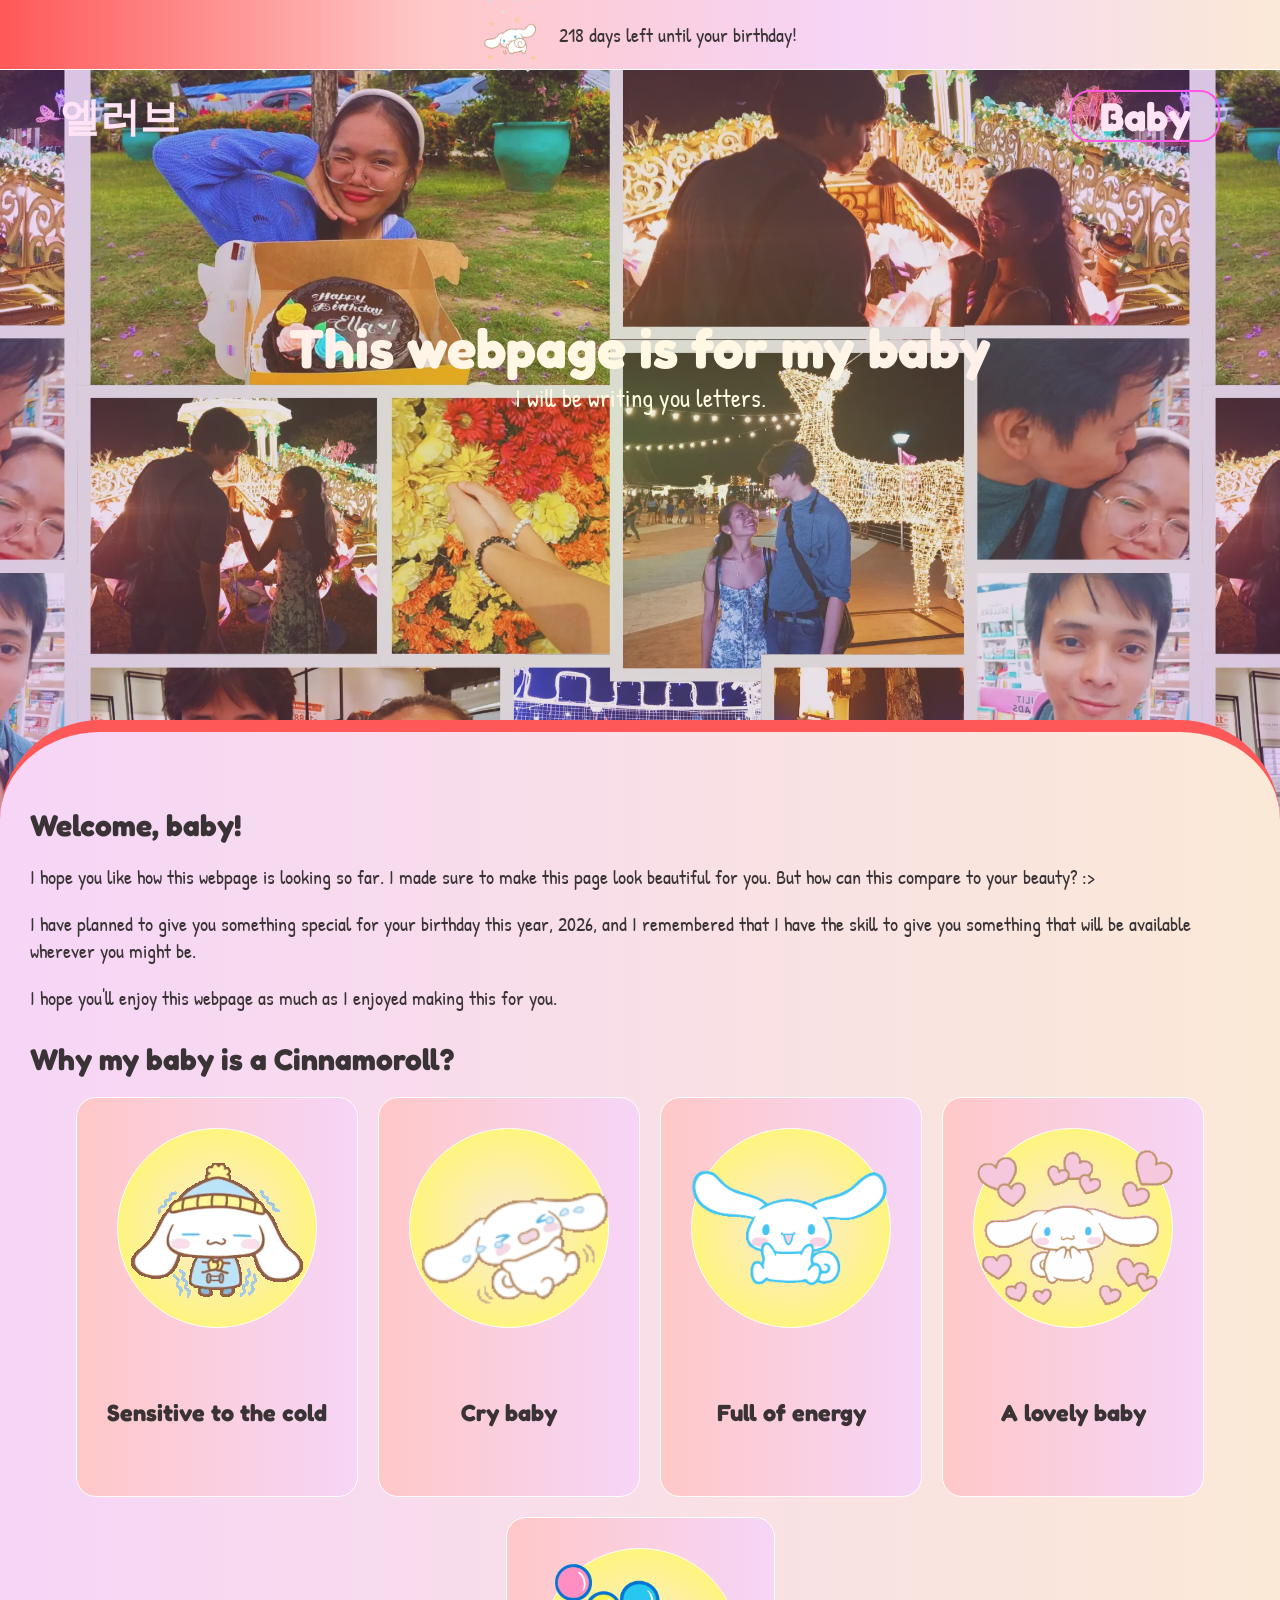
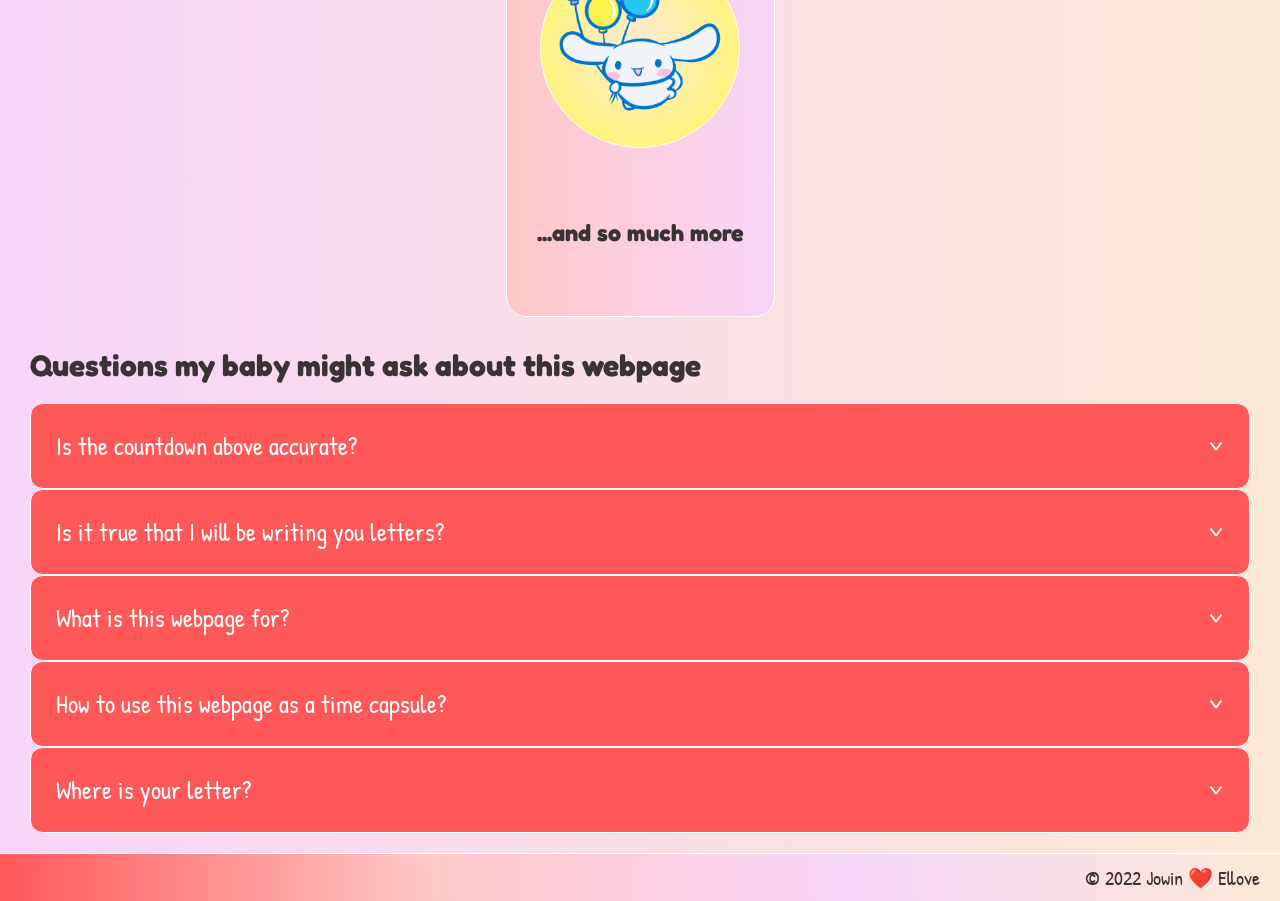
==== commit 2023d2a6: "Hide the why-cinnamoroll page temporarily" ====
--- a/index.html
+++ b/index.html
@@ -7,6 +7,7 @@
     <link rel="stylesheet" href="css/style.css">
     <link type="image/png" sizes="16x16" rel="icon" href="img/non-gif/icon.png">
     <script src="script/script.js" defer></script>
+    <script src="script/letter.js" defer></script>
 </head>
 <body>
     <div class="countdown">
--- a/css/style.css
+++ b/css/style.css
@@ -141,7 +141,6 @@
     border-top: var(--MAIN-TOP-BORDER-W) solid var(--COUNTDOWN-COLOR-1);
 
     border-radius: var(--MAIN-TOP-RADIUS) var(--MAIN-TOP-RADIUS) 0 0;
-    min-height: 100vh;
     width: 100%;
     z-index: 1;
 
@@ -357,7 +356,7 @@
 .unavailable {
     font-size: 3rem;
     text-align: center;
-    color: red;
+    color: var(--COUNTDOWN-COLOR-1);
     font-weight: bolder;
 }
 
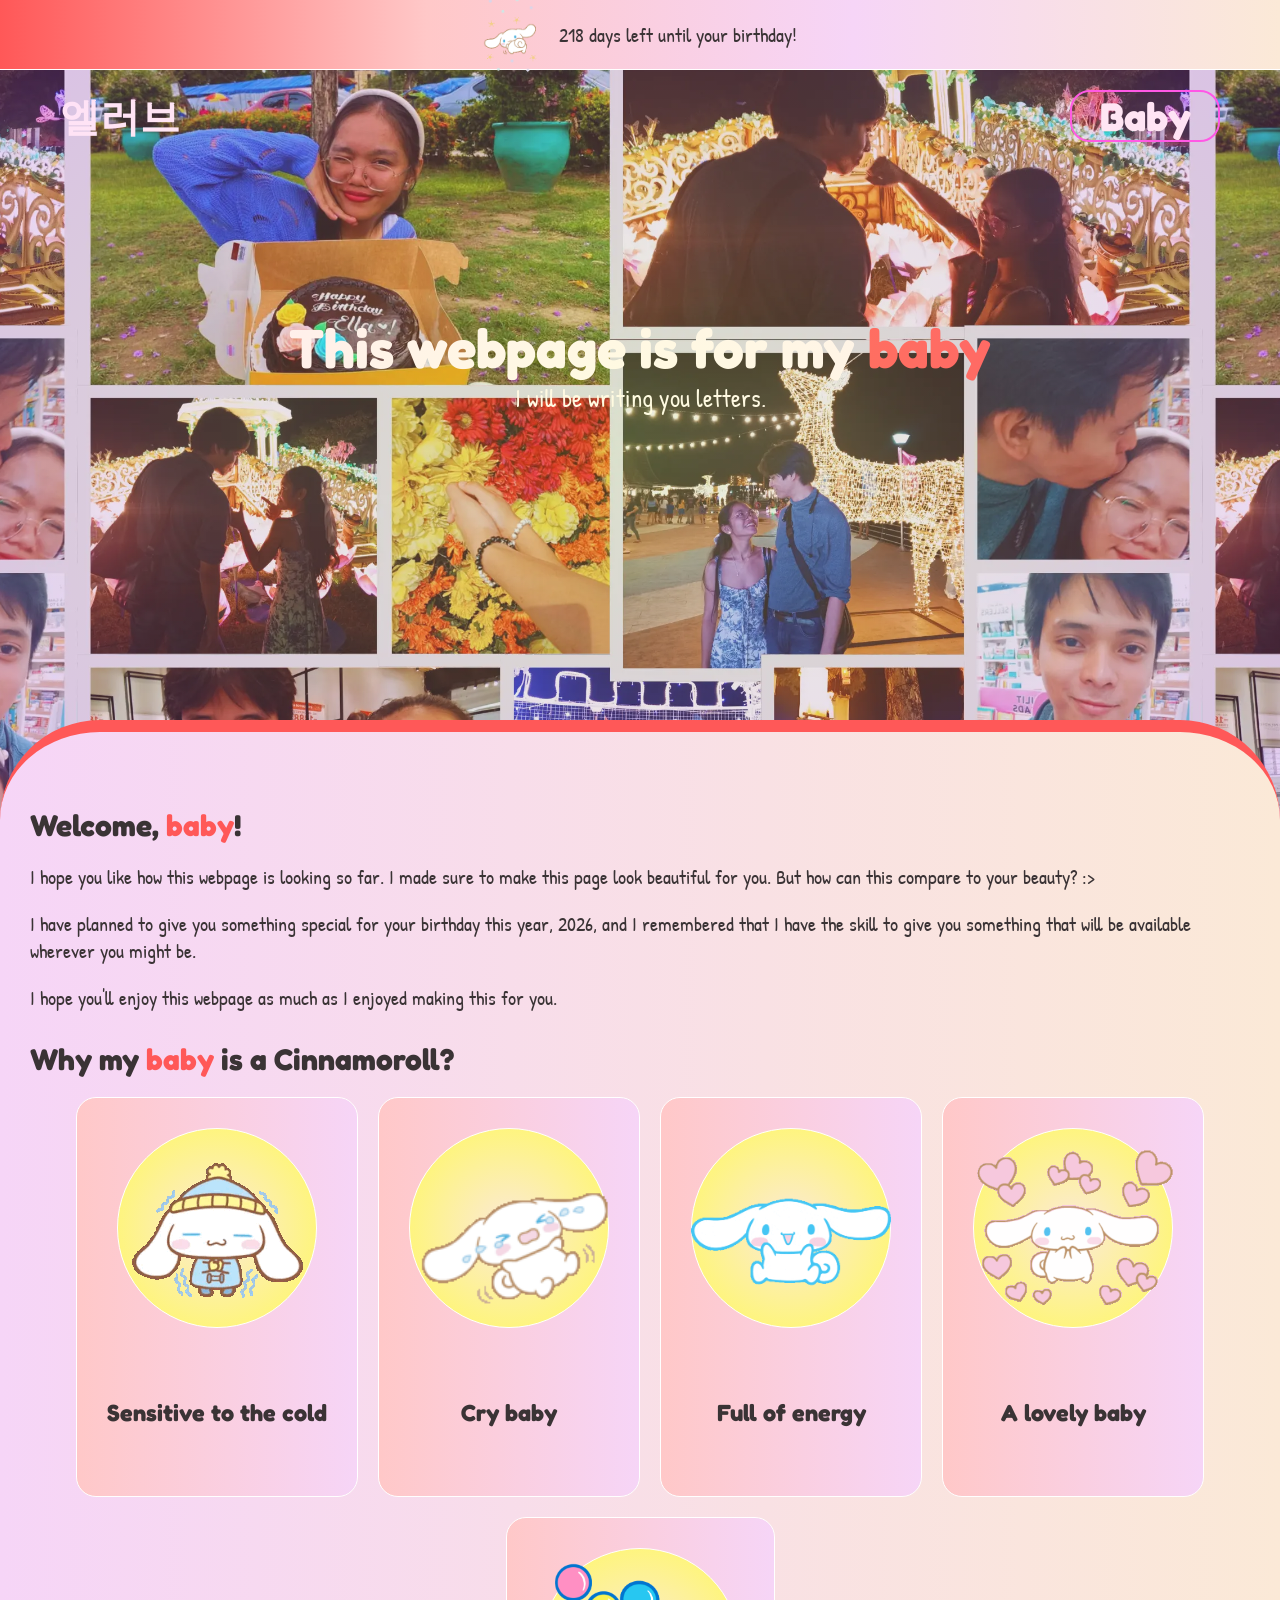
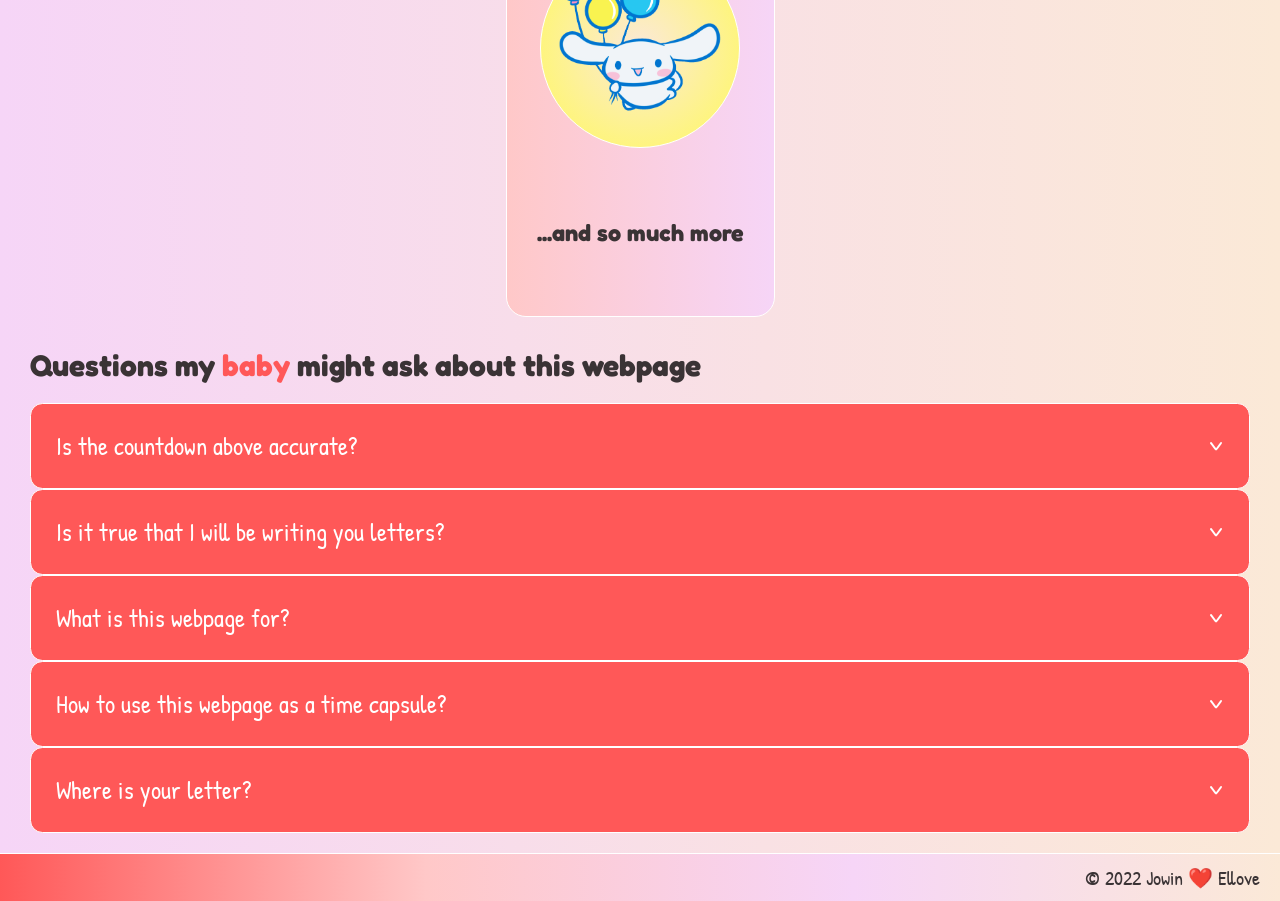
==== commit 9597627c: "Remove hard-coded countdown innerText" ====
--- a/index.html
+++ b/index.html
@@ -14,7 +14,7 @@
         <a href="letter.html">
             <img src="img/gif/cinnamoroll-bubutt-dance.gif" alt="Cinnamoroll dance" class="dance">
         </a>
-        <p id="countdown-monitor">3 days left before your birthday.</p>
+        <p id="countdown-monitor"></p>
     </div>
     <header>
         <section class="title-group">
--- a/css/style.css
+++ b/css/style.css
@@ -422,3 +422,7 @@
 .transparent {
     color: transparent;
 }
+
+.baby {
+    color: var(--COUNTDOWN-COLOR-1);
+}
